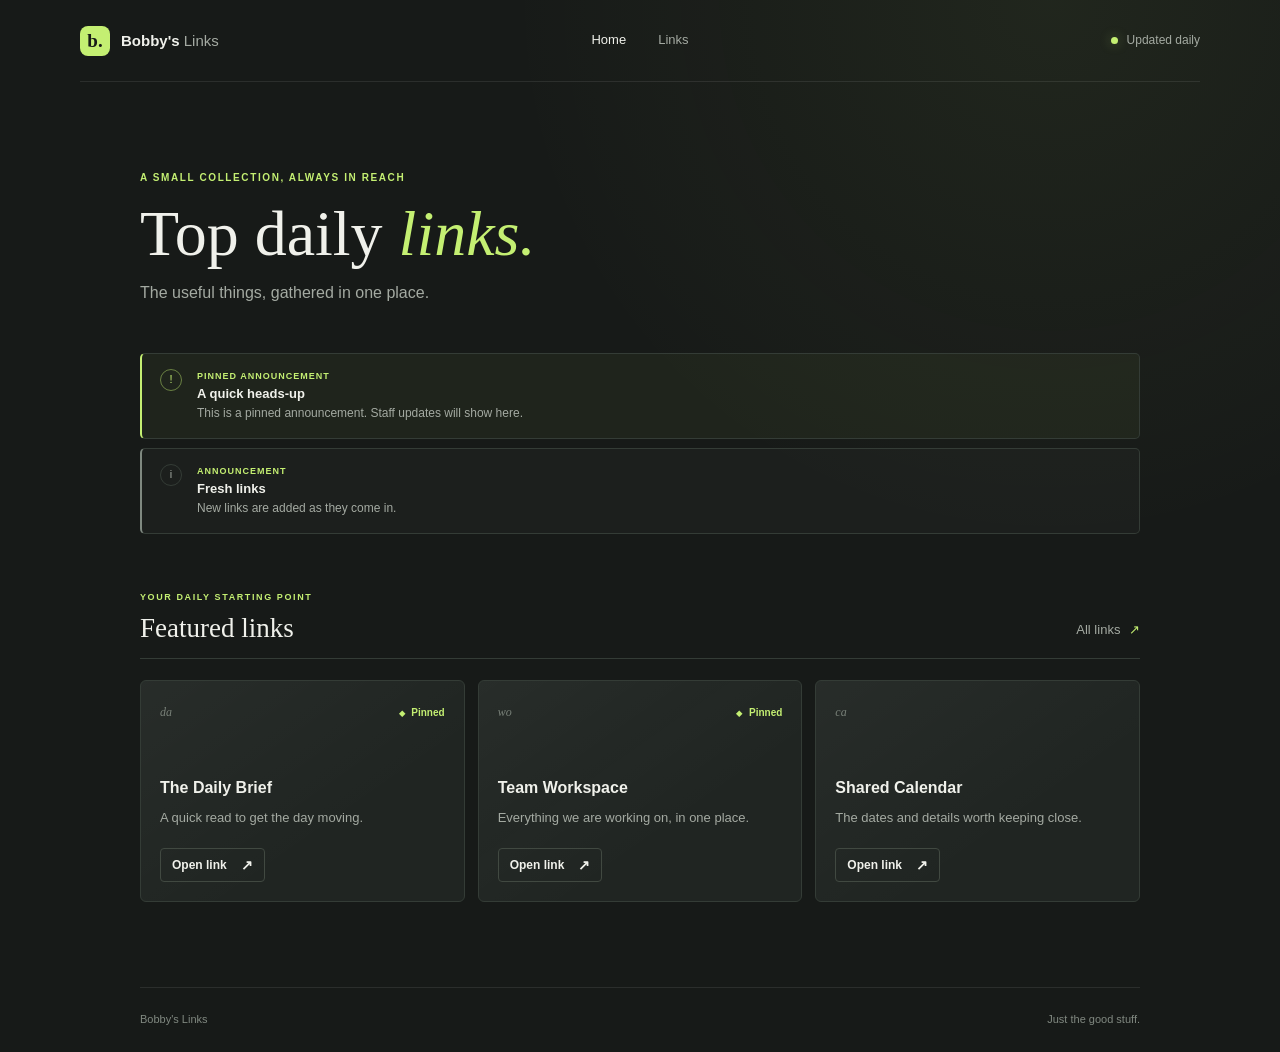
==== index.html @ e1e7b832 "1" ====
<!doctype html>
<html lang="en">
<head>
  <meta charset="utf-8">
  <meta name="viewport" content="width=device-width, initial-scale=1">
  <meta name="theme-color" content="#171a18">
  <meta name="description" content="A hand-picked collection of Bobby's most useful links, updated daily.">
  <title>Home | Bobby's Links</title>
  <link rel="stylesheet" href="/style.css">
  <script src="/script.js" defer></script>
</head>
<body data-page="home">
  <header class="site-header">
    <a class="wordmark" href="/" aria-label="Bobby's Links home"><span class="wordmark-mark" aria-hidden="true">b.</span><span>Bobby's <span class="wordmark-light">Links</span></span></a>
    <nav class="site-nav" aria-label="Main navigation">
      <a class="nav-link is-active" href="/" aria-current="page">Home</a>
      <a class="nav-link" href="/links">Links</a>
    </nav>
    <span class="header-note"><span class="status-dot" aria-hidden="true"></span>Updated daily</span>
  </header>

  <main class="page-shell">
    <section class="intro" aria-labelledby="page-title">
      <p class="eyebrow">A small collection, always in reach</p>
      <h1 id="page-title">Top daily <span>links.</span></h1>
      <p class="intro-copy">The useful things, gathered in one place.</p>
    </section>

    <section id="announcements" class="announcements" aria-label="Announcements" hidden></section>

    <section class="content-section" aria-labelledby="featured-title">
      <div class="section-heading">
        <div>
          <p class="eyebrow">Your daily starting point</p>
          <h2 id="featured-title">Featured links</h2>
        </div>
        <a class="text-link" href="/links">All links <span aria-hidden="true">↗</span></a>
      </div>
      <div id="featured-links" class="link-grid" aria-live="polite"></div>
    </section>
    <footer class="site-footer"><span>Bobby's Links</span><span>Just the good stuff.</span></footer>
  </main>
</body>
</html>
---- style.css ----
:root {
  color-scheme: dark;
  --page: #171a18;
  --surface: #202522;
  --surface-raised: #252b27;
  --line: #343c36;
  --text: #f0f1eb;
  --muted: #a4aaa2;
  --accent: #c4ef72;
  --accent-ink: #171a18;
  --warning: #f0bf72;
  --display: Georgia, 'Times New Roman', serif;
  --body: 'Trebuchet MS', 'Segoe UI', sans-serif;
}

* { box-sizing: border-box; }

html { min-width: 320px; background: var(--page); scroll-behavior: smooth; }

body {
  min-height: 100vh;
  margin: 0;
  color: var(--text);
  background:
    radial-gradient(ellipse at 82% 0%, rgba(196, 239, 114, .055), transparent 34rem),
    var(--page);
  font-family: var(--body);
  font-size: 15px;
  line-height: 1.6;
  -webkit-font-smoothing: antialiased;
}

a { color: inherit; }
button, input { font: inherit; }
button, a { -webkit-tap-highlight-color: transparent; }

.site-header {
  width: min(1120px, calc(100% - 64px));
  min-height: 82px;
  margin: 0 auto;
  display: grid;
  grid-template-columns: 1fr auto 1fr;
  align-items: center;
  border-bottom: 1px solid rgba(240, 241, 235, .09);
}

.wordmark {
  display: inline-flex;
  align-items: center;
  gap: 11px;
  width: fit-content;
  color: var(--text);
  text-decoration: none;
  font-size: 15px;
  font-weight: 700;
  letter-spacing: 0;
}

.wordmark-mark {
  width: 30px;
  height: 30px;
  display: inline-grid;
  place-items: center;
  border-radius: 8px;
  color: var(--accent-ink);
  background: var(--accent);
  font-family: var(--display);
  font-size: 19px;
  font-weight: 700;
  line-height: 1;
}

.wordmark-light { color: var(--muted); font-weight: 400; }
.site-nav { display: flex; align-items: center; gap: 6px; }
.nav-link {
  padding: 8px 13px;
  border-radius: 4px;
  color: var(--muted);
  text-decoration: none;
  font-size: 13px;
  transition: color .18s ease, background .18s ease;
}
.nav-link:hover, .nav-link:focus-visible { color: var(--text); background: rgba(255, 255, 255, .055); }
.nav-link.is-active { color: var(--text); }
.header-note {
  justify-self: end;
  display: inline-flex;
  align-items: center;
  gap: 9px;
  color: var(--muted);
  font-size: 12px;
}
.status-dot { width: 7px; height: 7px; border-radius: 50%; background: var(--accent); box-shadow: 0 0 12px rgba(196, 239, 114, .35); }

.page-shell { width: min(1000px, calc(100% - 64px)); margin: 0 auto; }
.intro { padding: 89px 0 67px; animation: arrive .55s both; }
.intro-compact { padding-top: 77px; padding-bottom: 57px; }
.eyebrow {
  margin: 0 0 15px;
  color: var(--accent);
  font-size: 10px;
  font-weight: 700;
  letter-spacing: 1.6px;
  line-height: 1.4;
  text-transform: uppercase;
}
h1, h2, h3, p { margin-top: 0; }
h1 {
  margin-bottom: 13px;
  font-family: var(--display);
  font-size: 64px;
  font-weight: 400;
  letter-spacing: 0;
  line-height: 1.05;
}
h1 span { color: var(--accent); font-style: italic; }
.intro-copy { margin: 0; color: var(--muted); font-size: 16px; }

.content-section { padding-bottom: 85px; }
.section-heading {
  min-height: 80px;
  margin-bottom: 21px;
  display: flex;
  align-items: end;
  justify-content: space-between;
  gap: 24px;
  border-bottom: 1px solid var(--line);
}
.section-heading .eyebrow { margin-bottom: 8px; font-size: 9px; }
h2 { margin-bottom: 14px; font-family: var(--display); font-size: 27px; font-weight: 400; line-height: 1.2; }
.text-link { margin: 0 0 17px; color: var(--muted); text-decoration: none; font-size: 13px; transition: color .18s ease; }
.text-link span { padding-left: 5px; color: var(--accent); }
.text-link:hover { color: var(--text); }

.link-grid { display: grid; grid-template-columns: repeat(3, minmax(0, 1fr)); gap: 13px; }
.link-card {
  min-height: 222px;
  padding: 19px;
  display: flex;
  flex-direction: column;
  align-items: flex-start;
  border: 1px solid var(--line);
  border-radius: 6px;
  background: linear-gradient(145deg, rgba(255, 255, 255, .035), transparent 65%), var(--surface);
  animation: arrive .42s both;
  transition: transform .18s ease, border-color .18s ease, background-color .18s ease;
}
.link-card:hover { transform: translateY(-3px); border-color: #59664d; background-color: var(--surface-raised); }
.card-topline { width: 100%; min-height: 25px; display: flex; align-items: center; justify-content: space-between; }
.card-index { color: #788078; font-family: var(--display); font-size: 12px; font-style: italic; }
.pin-label { color: var(--accent); font-size: 10px; font-weight: 700; }
.pin-label span { margin-right: 4px; font-size: 8px; }
.card-copy { margin: auto 0 20px; padding-top: 22px; }
.card-copy h3 { margin-bottom: 7px; font-size: 16px; font-weight: 600; }
.card-copy p { margin: 0; color: var(--muted); font-size: 13px; line-height: 1.55; }
.button {
  min-height: 38px;
  padding: 0 13px;
  display: inline-flex;
  align-items: center;
  justify-content: center;
  gap: 14px;
  border: 1px solid transparent;
  border-radius: 4px;
  text-decoration: none;
  font-size: 12px;
  font-weight: 700;
  transition: background .18s ease, border-color .18s ease, color .18s ease, transform .18s ease;
  cursor: pointer;
}
.button span { font-size: 14px; }
.button-card { min-height: 34px; padding: 0 11px; border-color: #414941; color: var(--text); }
.button-card:hover { border-color: var(--accent); color: var(--accent); }
.button-primary { color: var(--accent-ink); background: var(--accent); }
.button-primary:hover { transform: translateY(-1px); background: #d3f794; }
.button-quiet { border-color: var(--line); color: var(--muted); background: transparent; }
.button-quiet:hover { border-color: #687168; color: var(--text); }
.empty-state { grid-column: 1 / -1; margin: 0; padding: 30px 0; color: var(--muted); }

.announcements { display: grid; gap: 9px; margin: -20px 0 45px; }
.announcements[hidden] { display: none; }
.announcement {
  padding: 15px 18px;
  display: grid;
  grid-template-columns: 25px 1fr;
  gap: 12px;
  border: 1px solid var(--line);
  border-left: 2px solid #7f8980;
  border-radius: 5px;
  background: rgba(255, 255, 255, .025);
}
.announcement-pinned { border-left-color: var(--accent); background: rgba(196, 239, 114, .045); }
.announcement-mark { width: 22px; height: 22px; display: grid; place-items: center; border: 1px solid var(--line); border-radius: 50%; color: var(--muted); font-size: 11px; }
.announcement-pinned .announcement-mark { border-color: rgba(196, 239, 114, .45); color: var(--accent); }
.announcement-copy .announcement-label { margin-bottom: 3px; color: var(--accent); font-size: 9px; font-weight: 700; letter-spacing: 1px; text-transform: uppercase; }
.announcement-copy h2 { margin-bottom: 2px; font-family: var(--body); font-size: 13px; font-weight: 700; }
.announcement-copy p:last-child { margin-bottom: 0; color: var(--muted); font-size: 12px; }

.list-heading { align-items: center; padding-top: 7px; }
.list-heading h2 { margin-bottom: 14px; }
.count-label { margin-left: 7px; color: #737c73; font-family: var(--body); font-size: 11px; }
.search-field { width: min(240px, 43%); height: 39px; margin-bottom: 14px; padding: 0 11px; display: flex; align-items: center; gap: 9px; border: 1px solid var(--line); border-radius: 4px; background: #1c211e; }
.search-field:focus-within { border-color: #768467; }
.search-icon { color: var(--muted); font-size: 22px; line-height: 1; }
.search-field input { width: 100%; min-width: 0; border: 0; outline: 0; color: var(--text); background: transparent; font-size: 12px; }
.search-field input::placeholder { color: #858d85; }

.site-footer { min-height: 65px; display: flex; justify-content: space-between; align-items: center; gap: 15px; border-top: 1px solid rgba(240, 241, 235, .09); color: #818981; font-size: 11px; }
.config-shell { max-width: 760px; }
.config-form { padding: 27px; border: 1px solid var(--line); border-radius: 6px; background: linear-gradient(145deg, rgba(255, 255, 255, .025), transparent 60%), var(--surface); }
.form-field { margin-bottom: 22px; }
.form-field label { margin-bottom: 8px; display: flex; align-items: center; gap: 9px; font-size: 13px; font-weight: 700; }
.optional-label { color: var(--muted); font-size: 10px; font-weight: 400; }
.form-field input { width: 100%; height: 43px; padding: 0 12px; border: 1px solid #424a43; border-radius: 4px; outline: 0; color: var(--text); background: #171b18; font-size: 13px; }
.form-field input:focus { border-color: var(--accent); box-shadow: 0 0 0 2px rgba(196, 239, 114, .12); }
.form-field input::placeholder { color: #6f786f; }
.field-hint { margin: 7px 0 0; color: var(--muted); font-size: 11px; }
.field-hint code { color: #d3d9cf; font-size: 11px; }
.form-actions { display: flex; align-items: center; gap: 9px; padding-top: 2px; }
.form-status { min-height: 24px; margin: 16px 0 0; color: var(--muted); font-size: 12px; }
.form-status.is-saved { color: var(--accent); }
.config-note { margin: 17px 0 70px; padding: 16px 0; display: grid; grid-template-columns: 23px 1fr; gap: 12px; border-top: 1px solid var(--line); color: var(--muted); }
.config-note p { max-width: 580px; margin: 0; font-size: 12px; }
.note-mark { width: 19px; height: 19px; display: grid; place-items: center; border: 1px solid #596158; border-radius: 50%; color: var(--accent); font-family: var(--display); font-size: 12px; font-style: italic; }
.visually-hidden { position: absolute; width: 1px; height: 1px; padding: 0; overflow: hidden; clip: rect(0, 0, 0, 0); white-space: nowrap; border: 0; }

.offline-page { min-height: 100vh; padding: 32px max(32px, calc((100vw - 1000px) / 2)); display: flex; flex-direction: column; background: radial-gradient(ellipse at 80% 10%, rgba(196, 239, 114, .06), transparent 34rem), var(--page); }
.offline-brand { display: flex; align-items: center; gap: 11px; font-size: 14px; font-weight: 700; }
.offline-content { width: min(560px, 100%); margin: auto 0; padding: 80px 0; }
.offline-content > p:not(.eyebrow) { max-width: 420px; margin: 0 0 25px; color: var(--muted); }
.offline-foot { margin: 0; color: #818981; font-size: 11px; }

@keyframes arrive { from { opacity: 0; transform: translateY(8px); } to { opacity: 1; transform: translateY(0); } }

@media (max-width: 760px) {
  .site-header { width: calc(100% - 40px); min-height: 72px; }
  .page-shell { width: calc(100% - 40px); }
  .intro { padding-top: 69px; padding-bottom: 53px; }
  .intro-compact { padding-top: 59px; padding-bottom: 48px; }
  .link-grid { grid-template-columns: repeat(2, minmax(0, 1fr)); }
  .header-note { font-size: 0; gap: 0; }
  .status-dot { width: 8px; height: 8px; }
  .offline-page { padding: 24px 20px; }
}

@media (max-width: 500px) {
  .site-header { width: calc(100% - 32px); grid-template-columns: 1fr auto; min-height: 68px; }
  .wordmark { gap: 8px; font-size: 13px; }
  .wordmark-mark { width: 27px; height: 27px; font-size: 17px; }
  .site-nav { justify-self: end; gap: 0; }
  .nav-link { padding: 8px 9px; font-size: 12px; }
  .header-note { display: none; }
  .page-shell { width: calc(100% - 32px); }
  .intro { padding-top: 60px; padding-bottom: 43px; }
  .intro-compact { padding-top: 49px; padding-bottom: 41px; }
  h1 { font-size: 43px; }
  .intro-copy { font-size: 14px; }
  .section-heading { align-items: end; gap: 10px; }
  .section-heading h2 { font-size: 24px; }
  .text-link { flex: 0 0 auto; font-size: 11px; }
  .link-grid { grid-template-columns: 1fr; gap: 10px; }
  .link-card { min-height: 188px; padding: 17px; }
  .card-copy { padding-top: 16px; }
  .content-section { padding-bottom: 60px; }
  .announcements { margin-bottom: 37px; }
  .announcement { padding: 13px; }
  .list-heading { align-items: flex-start; flex-direction: column; gap: 0; padding: 12px 0 14px; }
  .search-field { width: 100%; margin: 0 0 13px; }
  .list-heading h2 { margin-bottom: 10px; }
  .config-form { padding: 19px; }
  .site-footer { align-items: flex-start; flex-direction: column; justify-content: center; gap: 2px; padding: 15px 0; }
}

@media (prefers-reduced-motion: reduce) {
  *, *::before, *::after { scroll-behavior: auto !important; animation-duration: .01ms !important; animation-iteration-count: 1 !important; transition-duration: .01ms !important; }
}
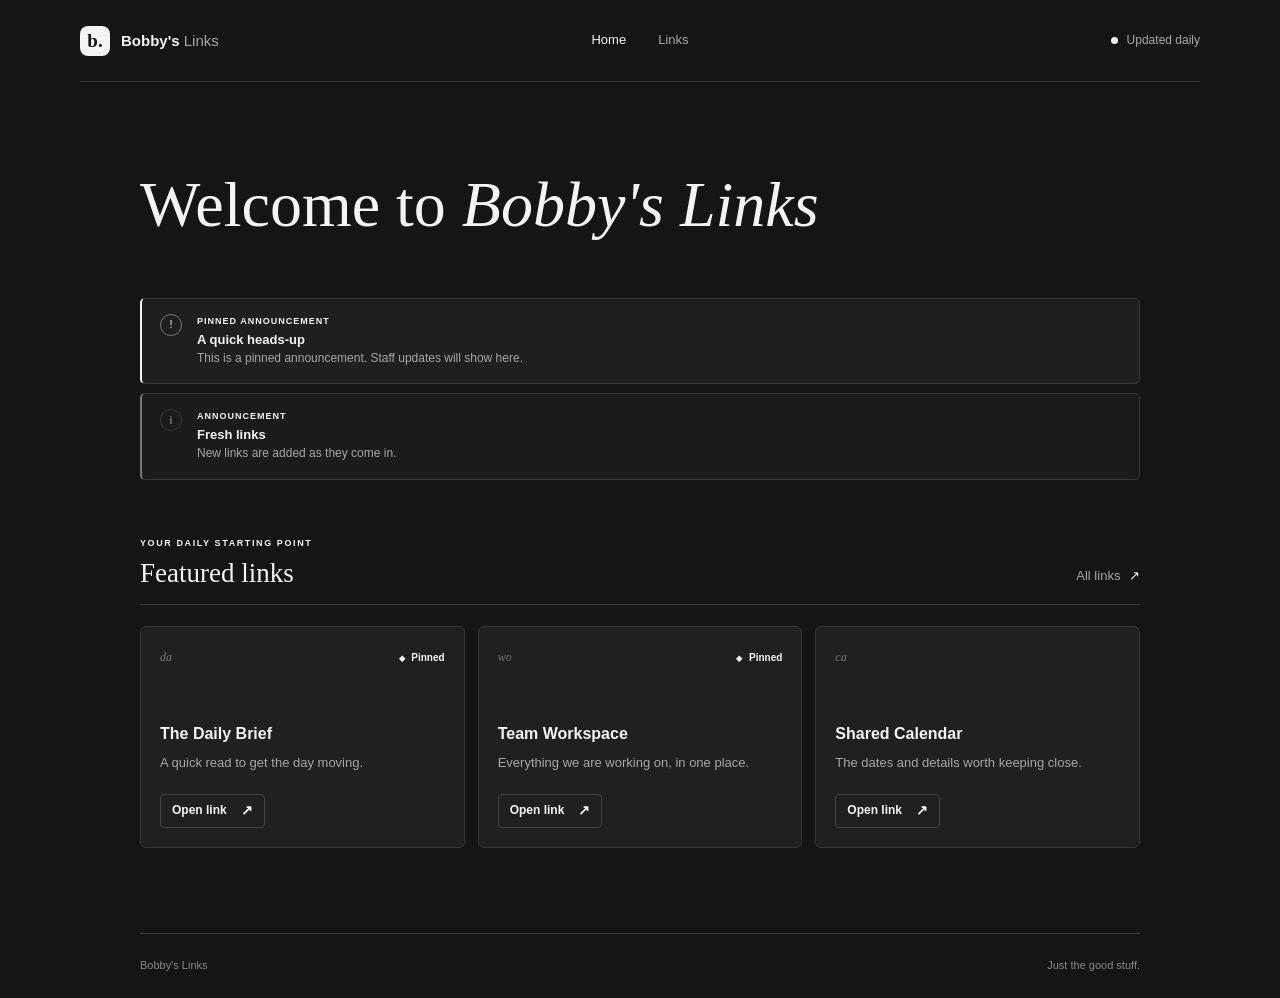
==== commit 704551dc: "2" ====
--- a/index.html
+++ b/index.html
@@ -21,9 +21,7 @@
 
   <main class="page-shell">
     <section class="intro" aria-labelledby="page-title">
-      <p class="eyebrow">A small collection, always in reach</p>
-      <h1 id="page-title">Top daily <span>links.</span></h1>
-      <p class="intro-copy">The useful things, gathered in one place.</p>
+      <h1 id="page-title">Welcome to <span>Bobby's Links</span></h1>
     </section>
 
     <section id="announcements" class="announcements" aria-label="Announcements" hidden></section>
--- a/style.css
+++ b/style.css
@@ -1,14 +1,14 @@
 :root {
   color-scheme: dark;
-  --page: #171a18;
-  --surface: #202522;
-  --surface-raised: #252b27;
-  --line: #343c36;
-  --text: #f0f1eb;
-  --muted: #a4aaa2;
-  --accent: #c4ef72;
-  --accent-ink: #171a18;
-  --warning: #f0bf72;
+  --page: #151515;
+  --surface: #202020;
+  --surface-raised: #292929;
+  --line: #383838;
+  --text: #f4f4f4;
+  --muted: #a7a7a7;
+  --accent: #f4f4f4;
+  --accent-ink: #151515;
+  --warning: #f4f4f4;
   --display: Georgia, 'Times New Roman', serif;
   --body: 'Trebuchet MS', 'Segoe UI', sans-serif;
 }
@@ -21,9 +21,7 @@
   min-height: 100vh;
   margin: 0;
   color: var(--text);
-  background:
-    radial-gradient(ellipse at 82% 0%, rgba(196, 239, 114, .055), transparent 34rem),
-    var(--page);
+  background: var(--page);
   font-family: var(--body);
   font-size: 15px;
   line-height: 1.6;
@@ -41,7 +39,7 @@
   display: grid;
   grid-template-columns: 1fr auto 1fr;
   align-items: center;
-  border-bottom: 1px solid rgba(240, 241, 235, .09);
+  border-bottom: 1px solid var(--line);
 }
 
 .wordmark {
@@ -90,7 +88,7 @@
   color: var(--muted);
   font-size: 12px;
 }
-.status-dot { width: 7px; height: 7px; border-radius: 50%; background: var(--accent); box-shadow: 0 0 12px rgba(196, 239, 114, .35); }
+.status-dot { width: 7px; height: 7px; border-radius: 50%; background: var(--accent); }
 
 .page-shell { width: min(1000px, calc(100% - 64px)); margin: 0 auto; }
 .intro { padding: 89px 0 67px; animation: arrive .55s both; }
@@ -141,13 +139,13 @@
   align-items: flex-start;
   border: 1px solid var(--line);
   border-radius: 6px;
-  background: linear-gradient(145deg, rgba(255, 255, 255, .035), transparent 65%), var(--surface);
+  background: var(--surface);
   animation: arrive .42s both;
   transition: transform .18s ease, border-color .18s ease, background-color .18s ease;
 }
-.link-card:hover { transform: translateY(-3px); border-color: #59664d; background-color: var(--surface-raised); }
+.link-card:hover { transform: translateY(-2px); border-color: #666; background-color: var(--surface-raised); }
 .card-topline { width: 100%; min-height: 25px; display: flex; align-items: center; justify-content: space-between; }
-.card-index { color: #788078; font-family: var(--display); font-size: 12px; font-style: italic; }
+.card-index { color: #777; font-family: var(--display); font-size: 12px; font-style: italic; }
 .pin-label { color: var(--accent); font-size: 10px; font-weight: 700; }
 .pin-label span { margin-right: 4px; font-size: 8px; }
 .card-copy { margin: auto 0 20px; padding-top: 22px; }
@@ -169,12 +167,12 @@
   cursor: pointer;
 }
 .button span { font-size: 14px; }
-.button-card { min-height: 34px; padding: 0 11px; border-color: #414941; color: var(--text); }
-.button-card:hover { border-color: var(--accent); color: var(--accent); }
+.button-card { min-height: 34px; padding: 0 11px; border-color: #444; color: var(--text); }
+.button-card:hover { border-color: #aaa; color: var(--text); }
 .button-primary { color: var(--accent-ink); background: var(--accent); }
-.button-primary:hover { transform: translateY(-1px); background: #d3f794; }
+.button-primary:hover { transform: translateY(-1px); background: #ddd; }
 .button-quiet { border-color: var(--line); color: var(--muted); background: transparent; }
-.button-quiet:hover { border-color: #687168; color: var(--text); }
+.button-quiet:hover { border-color: #666; color: var(--text); }
 .empty-state { grid-column: 1 / -1; margin: 0; padding: 30px 0; color: var(--muted); }
 
 .announcements { display: grid; gap: 9px; margin: -20px 0 45px; }
@@ -185,50 +183,50 @@
   grid-template-columns: 25px 1fr;
   gap: 12px;
   border: 1px solid var(--line);
-  border-left: 2px solid #7f8980;
+  border-left: 2px solid #777;
   border-radius: 5px;
   background: rgba(255, 255, 255, .025);
 }
-.announcement-pinned { border-left-color: var(--accent); background: rgba(196, 239, 114, .045); }
+.announcement-pinned { border-left-color: var(--accent); background: rgba(255, 255, 255, .045); }
 .announcement-mark { width: 22px; height: 22px; display: grid; place-items: center; border: 1px solid var(--line); border-radius: 50%; color: var(--muted); font-size: 11px; }
-.announcement-pinned .announcement-mark { border-color: rgba(196, 239, 114, .45); color: var(--accent); }
+.announcement-pinned .announcement-mark { border-color: #777; color: var(--accent); }
 .announcement-copy .announcement-label { margin-bottom: 3px; color: var(--accent); font-size: 9px; font-weight: 700; letter-spacing: 1px; text-transform: uppercase; }
 .announcement-copy h2 { margin-bottom: 2px; font-family: var(--body); font-size: 13px; font-weight: 700; }
 .announcement-copy p:last-child { margin-bottom: 0; color: var(--muted); font-size: 12px; }
 
 .list-heading { align-items: center; padding-top: 7px; }
 .list-heading h2 { margin-bottom: 14px; }
-.count-label { margin-left: 7px; color: #737c73; font-family: var(--body); font-size: 11px; }
-.search-field { width: min(240px, 43%); height: 39px; margin-bottom: 14px; padding: 0 11px; display: flex; align-items: center; gap: 9px; border: 1px solid var(--line); border-radius: 4px; background: #1c211e; }
-.search-field:focus-within { border-color: #768467; }
+.count-label { margin-left: 7px; color: #888; font-family: var(--body); font-size: 11px; }
+.search-field { width: min(240px, 43%); height: 39px; margin-bottom: 14px; padding: 0 11px; display: flex; align-items: center; gap: 9px; border: 1px solid var(--line); border-radius: 4px; background: #1c1c1c; }
+.search-field:focus-within { border-color: #888; }
 .search-icon { color: var(--muted); font-size: 22px; line-height: 1; }
 .search-field input { width: 100%; min-width: 0; border: 0; outline: 0; color: var(--text); background: transparent; font-size: 12px; }
-.search-field input::placeholder { color: #858d85; }
-
-.site-footer { min-height: 65px; display: flex; justify-content: space-between; align-items: center; gap: 15px; border-top: 1px solid rgba(240, 241, 235, .09); color: #818981; font-size: 11px; }
+.search-field input::placeholder { color: #888; }
+
+.site-footer { min-height: 65px; display: flex; justify-content: space-between; align-items: center; gap: 15px; border-top: 1px solid var(--line); color: #888; font-size: 11px; }
 .config-shell { max-width: 760px; }
-.config-form { padding: 27px; border: 1px solid var(--line); border-radius: 6px; background: linear-gradient(145deg, rgba(255, 255, 255, .025), transparent 60%), var(--surface); }
+.config-form { padding: 27px; border: 1px solid var(--line); border-radius: 6px; background: var(--surface); }
 .form-field { margin-bottom: 22px; }
 .form-field label { margin-bottom: 8px; display: flex; align-items: center; gap: 9px; font-size: 13px; font-weight: 700; }
 .optional-label { color: var(--muted); font-size: 10px; font-weight: 400; }
-.form-field input { width: 100%; height: 43px; padding: 0 12px; border: 1px solid #424a43; border-radius: 4px; outline: 0; color: var(--text); background: #171b18; font-size: 13px; }
-.form-field input:focus { border-color: var(--accent); box-shadow: 0 0 0 2px rgba(196, 239, 114, .12); }
-.form-field input::placeholder { color: #6f786f; }
+.form-field input { width: 100%; height: 43px; padding: 0 12px; border: 1px solid #454545; border-radius: 4px; outline: 0; color: var(--text); background: #171717; font-size: 13px; }
+.form-field input:focus { border-color: #aaa; box-shadow: 0 0 0 2px rgba(255, 255, 255, .1); }
+.form-field input::placeholder { color: #777; }
 .field-hint { margin: 7px 0 0; color: var(--muted); font-size: 11px; }
-.field-hint code { color: #d3d9cf; font-size: 11px; }
+.field-hint code { color: #ddd; font-size: 11px; }
 .form-actions { display: flex; align-items: center; gap: 9px; padding-top: 2px; }
 .form-status { min-height: 24px; margin: 16px 0 0; color: var(--muted); font-size: 12px; }
 .form-status.is-saved { color: var(--accent); }
 .config-note { margin: 17px 0 70px; padding: 16px 0; display: grid; grid-template-columns: 23px 1fr; gap: 12px; border-top: 1px solid var(--line); color: var(--muted); }
 .config-note p { max-width: 580px; margin: 0; font-size: 12px; }
-.note-mark { width: 19px; height: 19px; display: grid; place-items: center; border: 1px solid #596158; border-radius: 50%; color: var(--accent); font-family: var(--display); font-size: 12px; font-style: italic; }
+.note-mark { width: 19px; height: 19px; display: grid; place-items: center; border: 1px solid #666; border-radius: 50%; color: var(--accent); font-family: var(--display); font-size: 12px; font-style: italic; }
 .visually-hidden { position: absolute; width: 1px; height: 1px; padding: 0; overflow: hidden; clip: rect(0, 0, 0, 0); white-space: nowrap; border: 0; }
 
-.offline-page { min-height: 100vh; padding: 32px max(32px, calc((100vw - 1000px) / 2)); display: flex; flex-direction: column; background: radial-gradient(ellipse at 80% 10%, rgba(196, 239, 114, .06), transparent 34rem), var(--page); }
+.offline-page { min-height: 100vh; padding: 32px max(32px, calc((100vw - 1000px) / 2)); display: flex; flex-direction: column; background: var(--page); }
 .offline-brand { display: flex; align-items: center; gap: 11px; font-size: 14px; font-weight: 700; }
 .offline-content { width: min(560px, 100%); margin: auto 0; padding: 80px 0; }
 .offline-content > p:not(.eyebrow) { max-width: 420px; margin: 0 0 25px; color: var(--muted); }
-.offline-foot { margin: 0; color: #818981; font-size: 11px; }
+.offline-foot { margin: 0; color: #888; font-size: 11px; }
 
 @keyframes arrive { from { opacity: 0; transform: translateY(8px); } to { opacity: 1; transform: translateY(0); } }
 
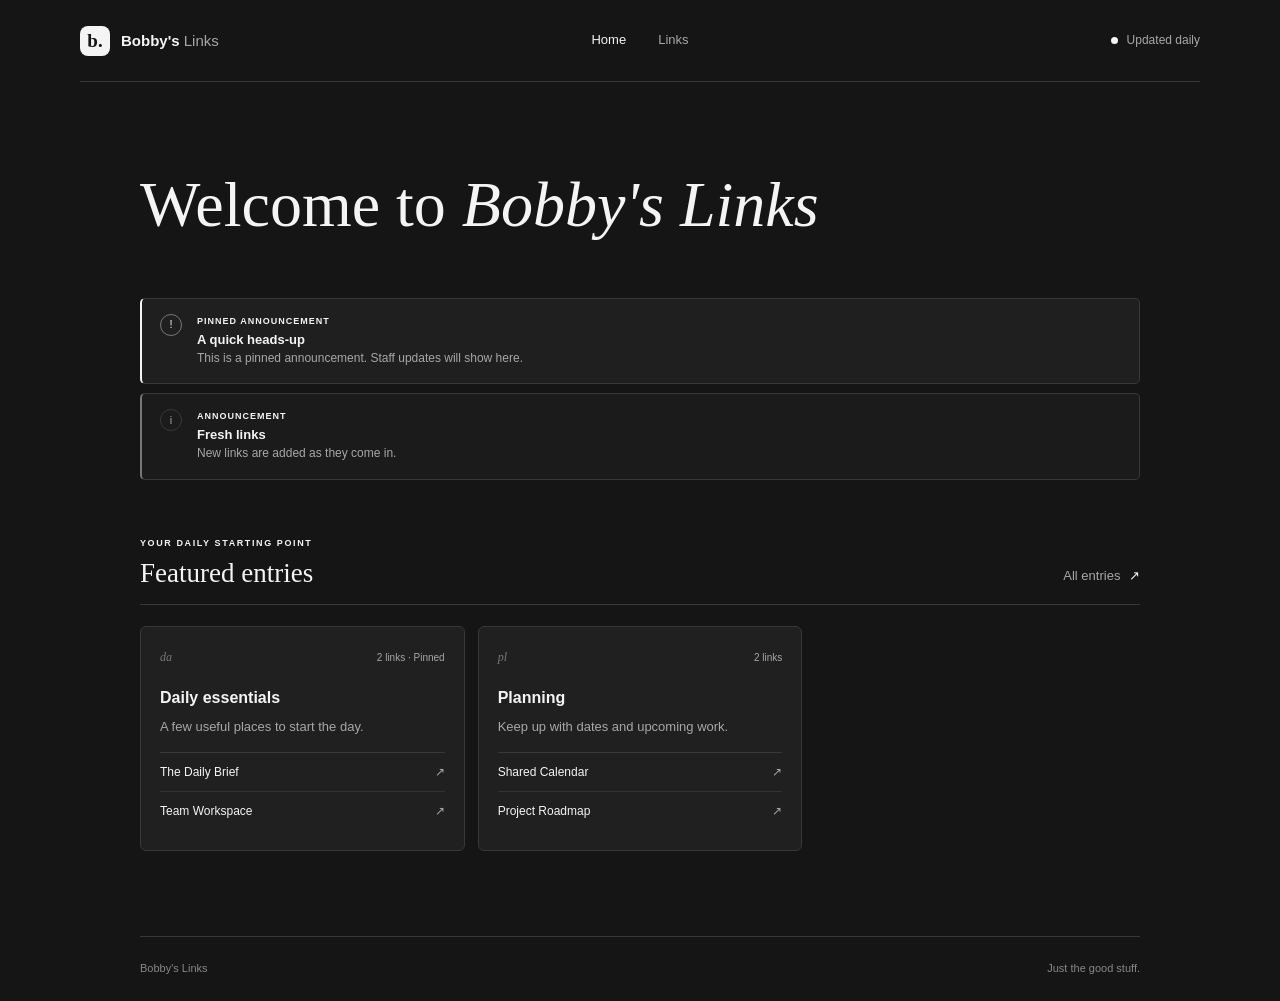
==== commit c9ffc3b0: "3" ====
--- a/index.html
+++ b/index.html
@@ -3,7 +3,7 @@
 <head>
   <meta charset="utf-8">
   <meta name="viewport" content="width=device-width, initial-scale=1">
-  <meta name="theme-color" content="#171a18">
+  <meta name="theme-color" content="#151515">
   <meta name="description" content="A hand-picked collection of Bobby's most useful links, updated daily.">
   <title>Home | Bobby's Links</title>
   <link rel="stylesheet" href="/style.css">
@@ -30,9 +30,9 @@
       <div class="section-heading">
         <div>
           <p class="eyebrow">Your daily starting point</p>
-          <h2 id="featured-title">Featured links</h2>
+          <h2 id="featured-title">Featured entries</h2>
         </div>
-        <a class="text-link" href="/links">All links <span aria-hidden="true">↗</span></a>
+        <a class="text-link" href="/links">All entries <span aria-hidden="true">↗</span></a>
       </div>
       <div id="featured-links" class="link-grid" aria-live="polite"></div>
     </section>
--- a/style.css
+++ b/style.css
@@ -132,7 +132,7 @@
 
 .link-grid { display: grid; grid-template-columns: repeat(3, minmax(0, 1fr)); gap: 13px; }
 .link-card {
-  min-height: 222px;
+  min-height: 0;
   padding: 19px;
   display: flex;
   flex-direction: column;
@@ -146,11 +146,17 @@
 .link-card:hover { transform: translateY(-2px); border-color: #666; background-color: var(--surface-raised); }
 .card-topline { width: 100%; min-height: 25px; display: flex; align-items: center; justify-content: space-between; }
 .card-index { color: #777; font-family: var(--display); font-size: 12px; font-style: italic; }
+.card-meta { color: var(--muted); font-size: 10px; }
 .pin-label { color: var(--accent); font-size: 10px; font-weight: 700; }
 .pin-label span { margin-right: 4px; font-size: 8px; }
-.card-copy { margin: auto 0 20px; padding-top: 22px; }
+.card-copy { width: 100%; margin: 0; padding: 14px 0 15px; }
 .card-copy h3 { margin-bottom: 7px; font-size: 16px; font-weight: 600; }
 .card-copy p { margin: 0; color: var(--muted); font-size: 13px; line-height: 1.55; }
+.entry-links { width: 100%; border-top: 1px solid var(--line); }
+.entry-link { min-height: 39px; padding: 9px 0; display: flex; align-items: center; justify-content: space-between; gap: 12px; border-bottom: 1px solid rgba(255, 255, 255, .08); color: var(--text); text-decoration: none; font-size: 12px; overflow-wrap: anywhere; }
+.entry-link:last-child { border-bottom: 0; }
+.entry-link span:last-child { flex: 0 0 auto; color: var(--muted); transition: transform .18s ease, color .18s ease; }
+.entry-link:hover span:last-child { color: var(--text); transform: translate(2px, -2px); }
 .button {
   min-height: 38px;
   padding: 0 13px;
@@ -204,23 +210,77 @@
 .search-field input::placeholder { color: #888; }
 
 .site-footer { min-height: 65px; display: flex; justify-content: space-between; align-items: center; gap: 15px; border-top: 1px solid var(--line); color: #888; font-size: 11px; }
-.config-shell { max-width: 760px; }
-.config-form { padding: 27px; border: 1px solid var(--line); border-radius: 6px; background: var(--surface); }
-.form-field { margin-bottom: 22px; }
-.form-field label { margin-bottom: 8px; display: flex; align-items: center; gap: 9px; font-size: 13px; font-weight: 700; }
-.optional-label { color: var(--muted); font-size: 10px; font-weight: 400; }
-.form-field input { width: 100%; height: 43px; padding: 0 12px; border: 1px solid #454545; border-radius: 4px; outline: 0; color: var(--text); background: #171717; font-size: 13px; }
-.form-field input:focus { border-color: #aaa; box-shadow: 0 0 0 2px rgba(255, 255, 255, .1); }
-.form-field input::placeholder { color: #777; }
-.field-hint { margin: 7px 0 0; color: var(--muted); font-size: 11px; }
-.field-hint code { color: #ddd; font-size: 11px; }
-.form-actions { display: flex; align-items: center; gap: 9px; padding-top: 2px; }
-.form-status { min-height: 24px; margin: 16px 0 0; color: var(--muted); font-size: 12px; }
-.form-status.is-saved { color: var(--accent); }
-.config-note { margin: 17px 0 70px; padding: 16px 0; display: grid; grid-template-columns: 23px 1fr; gap: 12px; border-top: 1px solid var(--line); color: var(--muted); }
-.config-note p { max-width: 580px; margin: 0; font-size: 12px; }
-.note-mark { width: 19px; height: 19px; display: grid; place-items: center; border: 1px solid #666; border-radius: 50%; color: var(--accent); font-family: var(--display); font-size: 12px; font-style: italic; }
 .visually-hidden { position: absolute; width: 1px; height: 1px; padding: 0; overflow: hidden; clip: rect(0, 0, 0, 0); white-space: nowrap; border: 0; }
+
+.staff-body { background: #151515; }
+.staff-layout { min-height: 100vh; display: grid; grid-template-columns: 230px minmax(0, 1fr); }
+.staff-sidebar { padding: 25px 17px 20px; display: flex; flex-direction: column; border-right: 1px solid var(--line); background: #1b1b1b; }
+.staff-sidebar .wordmark { margin: 0 0 49px 7px; }
+.staff-sidebar-label { margin: 0 10px 11px; color: #888; font-size: 10px; font-weight: 700; letter-spacing: 1px; text-transform: uppercase; }
+.staff-nav { display: grid; gap: 3px; }
+.staff-nav-button { width: 100%; padding: 10px 12px; border: 0; border-radius: 4px; color: var(--muted); background: transparent; text-align: left; font-size: 13px; cursor: pointer; }
+.staff-nav-button:hover, .staff-nav-button:focus-visible { color: var(--text); background: #252525; }
+.staff-nav-button.is-active { color: var(--text); background: #2b2b2b; }
+.staff-public-link { margin: auto 10px 13px; color: var(--text); text-decoration: none; font-size: 12px; }
+.staff-public-link span { margin-left: 4px; color: var(--muted); }
+.staff-local-note { margin: 0 10px; color: #888; font-size: 11px; line-height: 1.5; }
+.staff-main { width: min(100%, 1050px); min-width: 0; margin: 0 auto; padding: 0 46px 50px; }
+.staff-topbar { min-height: 71px; display: flex; align-items: center; justify-content: space-between; gap: 15px; border-bottom: 1px solid var(--line); color: var(--muted); font-size: 12px; }
+.staff-status-chip, .staff-status-label { padding: 4px 9px; border: 1px solid #555; border-radius: 20px; color: var(--text); font-size: 11px; }
+.staff-status-chip.is-offline { color: #151515; background: var(--text); }
+.staff-page-heading { padding: 40px 0 25px; }
+.staff-page-heading .eyebrow, .staff-section-heading .eyebrow { margin-bottom: 7px; font-size: 9px; }
+.staff-page-heading h1 { margin: 0; font-family: var(--body); font-size: 34px; font-weight: 600; }
+.staff-page-heading .staff-help { margin-top: 9px; }
+.staff-help { margin: 0; color: var(--muted); font-size: 12px; }
+.staff-section { padding: 23px 0 26px; border-top: 1px solid var(--line); }
+.staff-section-heading { margin-bottom: 13px; display: flex; align-items: center; justify-content: space-between; gap: 15px; }
+.staff-section-heading h2 { margin: 0; font-family: var(--body); font-size: 17px; font-weight: 600; }
+.staff-status-actions { margin-top: 17px; display: flex; flex-wrap: wrap; gap: 8px; }
+.staff-inline-form { margin-top: 22px; }
+.staff-inline-form > label, .staff-form .form-field label { margin-bottom: 7px; display: block; color: var(--text); font-size: 12px; font-weight: 600; }
+.staff-inline-controls { display: flex; align-items: center; gap: 8px; }
+.staff-body input:not([type="checkbox"]), .staff-body textarea { width: 100%; min-width: 0; min-height: 40px; padding: 9px 11px; border: 1px solid #454545; border-radius: 4px; outline: 0; color: var(--text); background: #171717; font-size: 12px; }
+.staff-body textarea { min-height: 90px; resize: vertical; }
+.staff-body input:focus, .staff-body textarea:focus { border-color: #aaa; box-shadow: 0 0 0 2px rgba(255, 255, 255, .08); }
+.staff-body input::placeholder, .staff-body textarea::placeholder { color: #777; }
+.staff-inline-controls input { flex: 1; }
+.staff-summary { margin: 10px 0 25px; display: grid; grid-template-columns: repeat(3, minmax(0, 1fr)); border-top: 1px solid var(--line); border-bottom: 1px solid var(--line); }
+.staff-summary-item { min-height: 83px; padding: 14px 18px; display: flex; flex-direction: column; justify-content: center; gap: 3px; border-right: 1px solid var(--line); }
+.staff-summary-item:first-child { padding-left: 0; }
+.staff-summary-item:last-child { border-right: 0; }
+.staff-summary-item span { color: var(--muted); font-size: 11px; }
+.staff-summary-item strong { font-size: 22px; font-weight: 500; }
+.staff-form { max-width: 760px; }
+.staff-form-grid { display: grid; grid-template-columns: repeat(2, minmax(0, 1fr)); gap: 14px; }
+.staff-form .form-field { min-width: 0; margin: 0; }
+.staff-form-wide { grid-column: 1 / -1; }
+.staff-checkbox { margin: 16px 0; display: inline-flex; align-items: center; gap: 9px; color: var(--muted); font-size: 12px; cursor: pointer; }
+.staff-checkbox input { width: 15px; height: 15px; margin: 0; accent-color: #f4f4f4; }
+.staff-form-actions { display: flex; gap: 8px; }
+.destination-fieldset { min-width: 0; margin: 22px 0 0; padding: 0; border: 0; }
+.destination-fieldset legend { margin-bottom: 11px; color: var(--text); font-size: 13px; font-weight: 600; }
+.destination-fieldset textarea { min-height: 170px; margin-top: 4px; font-family: var(--body); line-height: 1.55; }
+.destination-fieldset .field-hint { margin: 8px 0 0; color: var(--muted); font-size: 11px; }
+.destination-fieldset .field-hint code { color: #ddd; font-size: 11px; }
+.staff-entry-link-list { margin: 10px 0 0; padding: 0; list-style: none; }
+.staff-entry-link-list li { display: grid; grid-template-columns: minmax(0, .7fr) minmax(0, 1.3fr); gap: 12px; padding: 3px 0; color: var(--muted); font-size: 11px; }
+.staff-entry-link-list li span { overflow-wrap: anywhere; }
+.staff-entry-link-list li span:last-child { color: #888; }
+.staff-item-list { border-bottom: 1px solid var(--line); }
+.staff-item { padding: 17px 0; display: grid; grid-template-columns: minmax(0, 1fr) auto; align-items: center; gap: 18px; border-top: 1px solid var(--line); }
+.staff-item-copy { min-width: 0; }
+.staff-item-copy h3 { margin: 0 0 4px; font-size: 14px; font-weight: 600; }
+.staff-item-copy p { margin: 0 0 4px; color: var(--muted); font-size: 12px; overflow-wrap: anywhere; }
+.staff-item-url { color: #888; font-size: 11px; overflow-wrap: anywhere; }
+.staff-item-tags { margin-top: 7px; display: flex; gap: 6px; }
+.staff-tag { padding: 2px 7px; border: 1px solid #555; border-radius: 3px; color: #ddd; font-size: 10px; }
+.staff-item-actions { display: flex; flex-wrap: wrap; justify-content: flex-end; gap: 5px; }
+.staff-action-button { min-height: 32px; padding: 0 9px; border: 1px solid #444; border-radius: 4px; color: var(--muted); background: transparent; font-size: 11px; cursor: pointer; }
+.staff-action-button:hover, .staff-action-button:focus-visible { border-color: #888; color: var(--text); }
+.staff-action-button.is-destructive:hover { border-color: #aaa; color: var(--text); }
+.staff-feedback { min-height: 22px; margin: 0; padding-top: 6px; color: var(--muted); font-size: 11px; }
+.staff-view[hidden] { display: none; }
 
 .offline-page { min-height: 100vh; padding: 32px max(32px, calc((100vw - 1000px) / 2)); display: flex; flex-direction: column; background: var(--page); }
 .offline-brand { display: flex; align-items: center; gap: 11px; font-size: 14px; font-weight: 700; }
@@ -239,6 +299,15 @@
   .header-note { font-size: 0; gap: 0; }
   .status-dot { width: 8px; height: 8px; }
   .offline-page { padding: 24px 20px; }
+  .staff-layout { grid-template-columns: 1fr; }
+  .staff-sidebar { padding: 17px 20px 14px; border-right: 0; border-bottom: 1px solid var(--line); }
+  .staff-sidebar .wordmark { margin: 0 0 14px; }
+  .staff-sidebar-label { margin: 0 0 7px; }
+  .staff-nav { grid-template-columns: repeat(3, minmax(0, 1fr)); }
+  .staff-nav-button { padding: 8px 5px; text-align: center; font-size: 12px; }
+  .staff-public-link { margin: 12px 0 4px; }
+  .staff-local-note { margin: 0; }
+  .staff-main { padding: 0 24px 40px; }
 }
 
 @media (max-width: 500px) {
@@ -258,15 +327,28 @@
   .text-link { flex: 0 0 auto; font-size: 11px; }
   .link-grid { grid-template-columns: 1fr; gap: 10px; }
   .link-card { min-height: 188px; padding: 17px; }
-  .card-copy { padding-top: 16px; }
+  .card-copy { padding: 13px 0; }
   .content-section { padding-bottom: 60px; }
   .announcements { margin-bottom: 37px; }
   .announcement { padding: 13px; }
   .list-heading { align-items: flex-start; flex-direction: column; gap: 0; padding: 12px 0 14px; }
   .search-field { width: 100%; margin: 0 0 13px; }
   .list-heading h2 { margin-bottom: 10px; }
-  .config-form { padding: 19px; }
   .site-footer { align-items: flex-start; flex-direction: column; justify-content: center; gap: 2px; padding: 15px 0; }
+  .staff-sidebar { padding: 14px 16px 12px; }
+  .staff-main { padding: 0 16px 30px; }
+  .staff-topbar { min-height: 60px; }
+  .staff-page-heading { padding-top: 30px; }
+  .staff-page-heading h1 { font-size: 29px; }
+  .staff-section-heading h2 { font-size: 16px; }
+  .staff-inline-controls { align-items: stretch; flex-direction: column; }
+  .staff-summary-item { min-height: 72px; padding: 10px 8px; }
+  .staff-summary-item:first-child { padding-left: 0; }
+  .staff-summary-item strong { font-size: 19px; }
+  .staff-item { align-items: flex-start; flex-direction: column; gap: 12px; }
+  .staff-item-actions { justify-content: flex-start; }
+  .staff-form-grid { grid-template-columns: 1fr; }
+  .staff-form-wide { grid-column: auto; }
 }
 
 @media (prefers-reduced-motion: reduce) {
